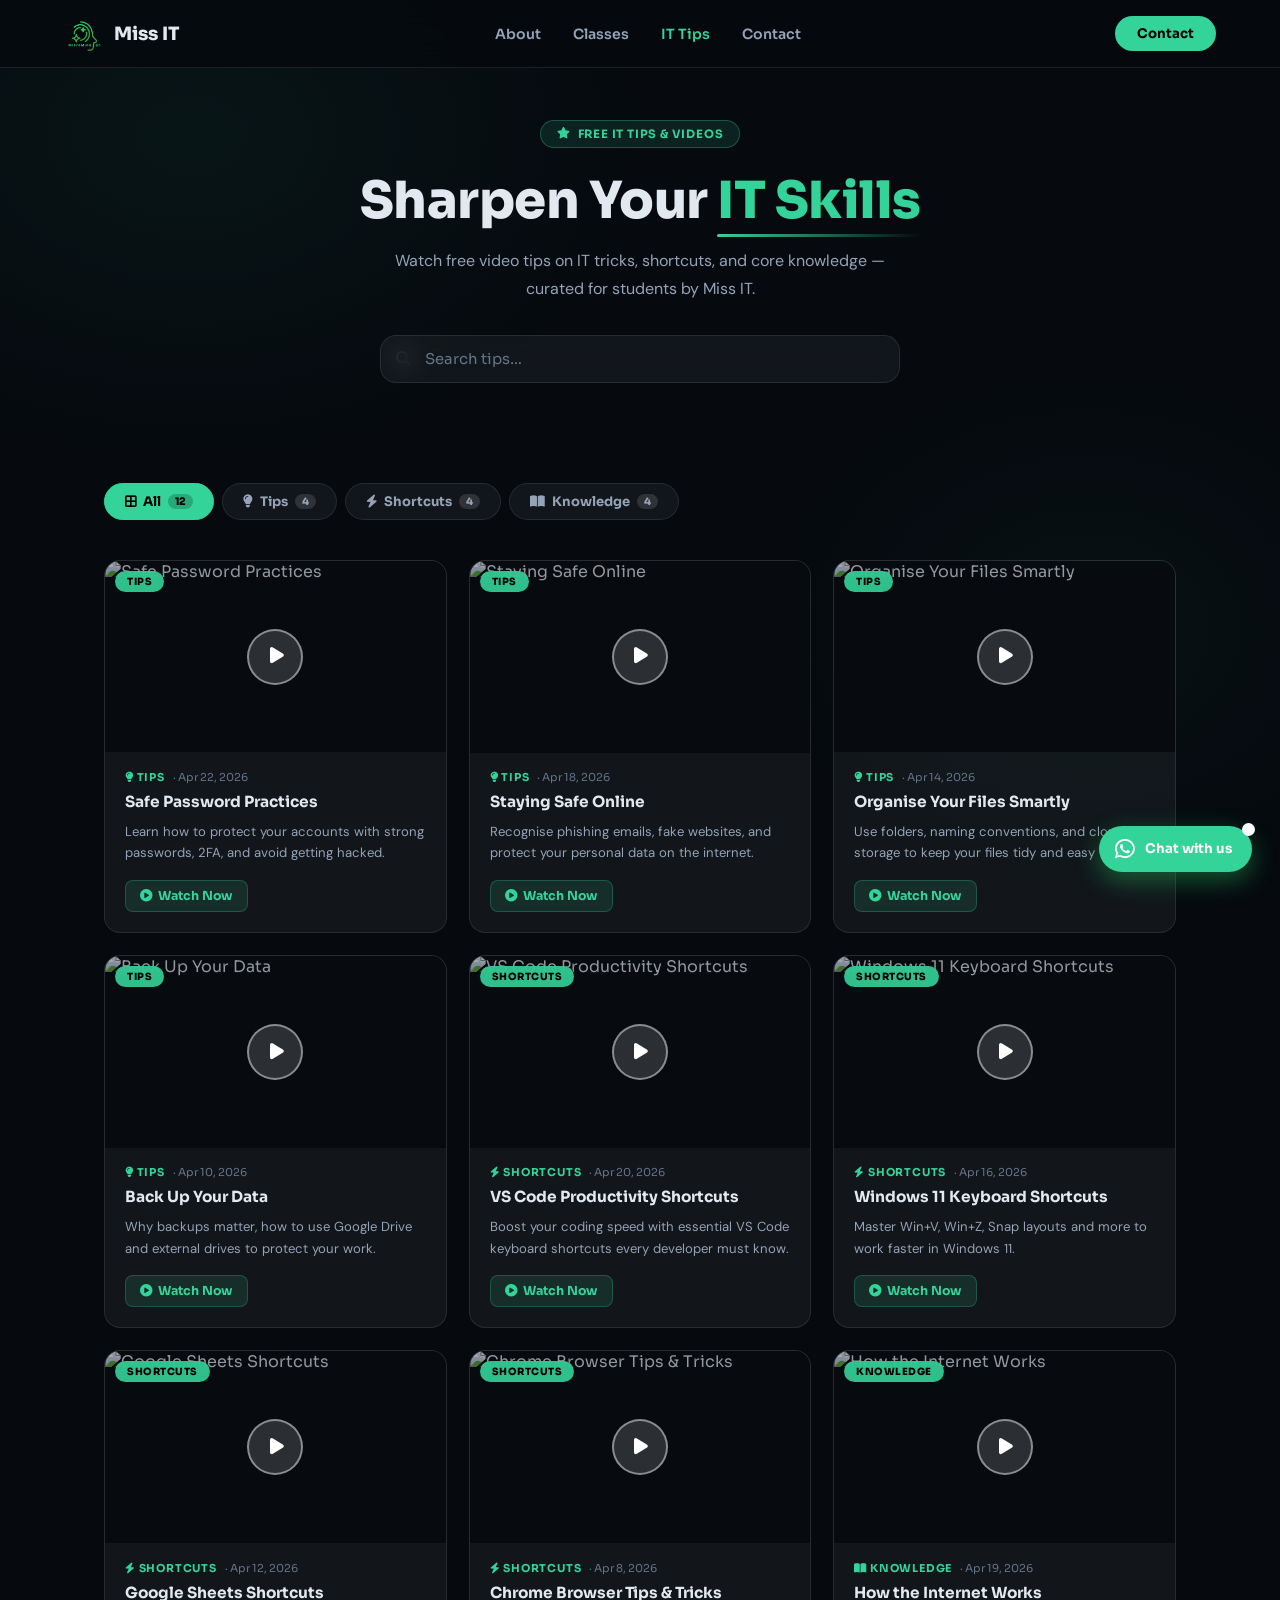
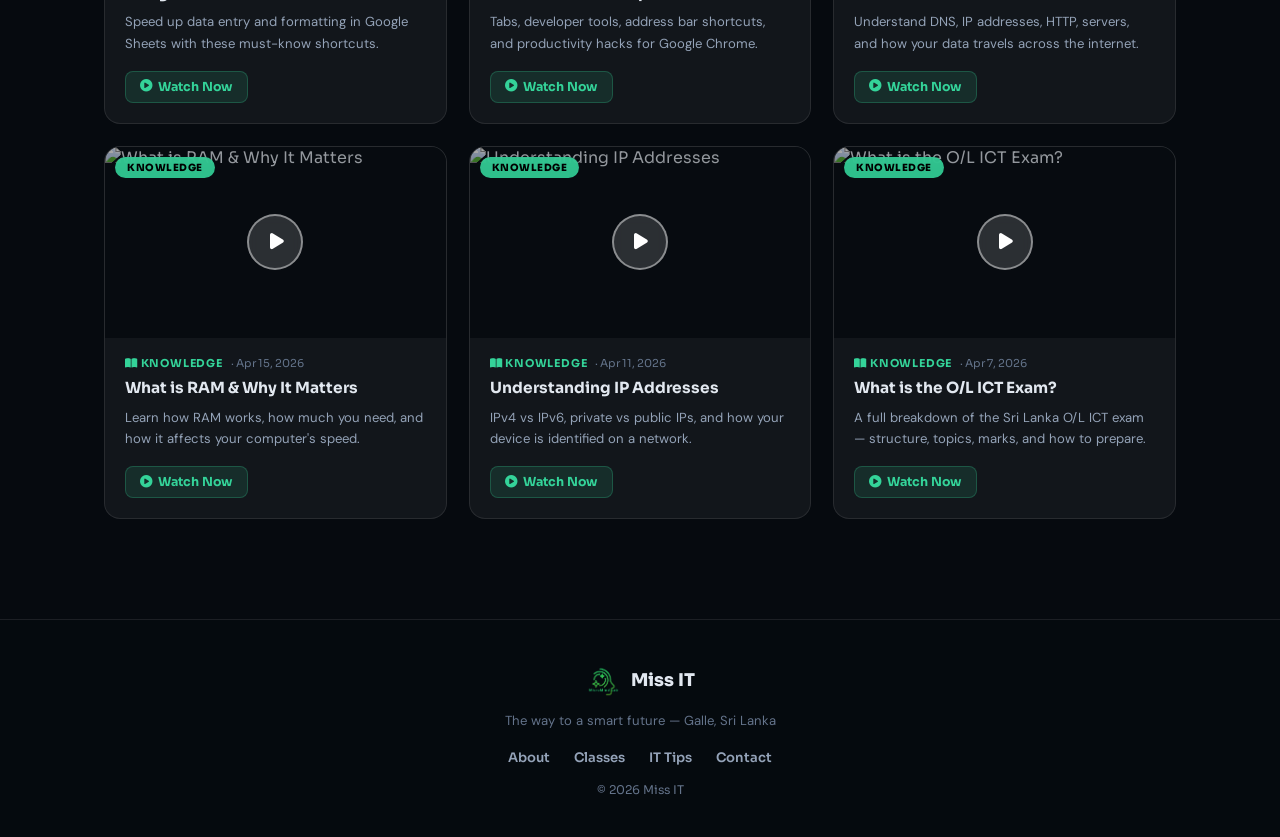
==== tips.html @ c88c8abd "make structure" ====
<!DOCTYPE html>
<html lang="en">
<head>
  <meta charset="UTF-8">
  <meta name="viewport" content="width=device-width, initial-scale=1.0">
  <title>IT Tips — Miss IT</title>
  <link rel="icon" type="image/png" href="assets/img/favicon.png">
  <link href="https://fonts.googleapis.com/css2?family=Sora:wght@400;600;700;800&family=DM+Sans:ital,wght@0,400;0,500;1,400&display=swap" rel="stylesheet">
  <link rel="stylesheet" href="https://cdnjs.cloudflare.com/ajax/libs/font-awesome/6.5.0/css/all.min.css">
  <style>
/* ═══ RESET & ROOT ═══ */
*,*::before,*::after{box-sizing:border-box;margin:0;padding:0}
:root{
  --bg:#060a0f;
  --glass:rgba(255,255,255,.05);
  --border:rgba(255,255,255,.09);
  --green:#34D399;
  --green-dim:rgba(52,211,153,.12);
  --text:#E2E8F0;
  --muted:#64748B;
  --muted2:#94A3B8;
  --purple:#A78BFA;
  --warn:#FBBF24;
  --r:16px;
  --r-sm:10px;
  font-family:'Sora',sans-serif;
}
html{scroll-behavior:smooth}
body{min-height:100%;background:var(--bg);color:var(--text);overflow-x:hidden}
body::before{
  content:'';position:fixed;inset:0;z-index:0;pointer-events:none;
  background:
    radial-gradient(ellipse 700px 500px at 15% 15%,rgba(52,211,153,.06) 0%,transparent 65%),
    radial-gradient(ellipse 500px 400px at 85% 70%,rgba(52,211,153,.04) 0%,transparent 65%);
}
::-webkit-scrollbar{width:5px}
::-webkit-scrollbar-track{background:var(--bg)}
::-webkit-scrollbar-thumb{background:rgba(52,211,153,.3);border-radius:99px}

/* ═══ NAV ═══ */
nav{
  position:fixed;top:0;left:0;right:0;z-index:200;
  display:flex;align-items:center;justify-content:space-between;
  padding:0 5%;height:68px;
  background:rgba(6,10,15,.85);border-bottom:1px solid var(--border);
  backdrop-filter:blur(20px);
}
.nav-logo{display:flex;align-items:center;gap:10px;font-size:1.15rem;font-weight:800;color:var(--text);text-decoration:none}
.nav-logo img{width:40px;border-radius:8px}
.nav-links{display:flex;list-style:none;gap:2rem}
.nav-links a{color:var(--muted2);font-size:.88rem;font-weight:600;text-decoration:none;transition:color .15s}
.nav-links a:hover,.nav-links a.active{color:var(--green)}
.nav-cta{background:var(--green);color:#000;font-size:.83rem;font-weight:700;padding:9px 22px;border-radius:99px;text-decoration:none;transition:all .2s;white-space:nowrap}
.nav-cta:hover{background:#5ee8b0;box-shadow:0 0 20px rgba(52,211,153,.4)}
.nav-hamburger{display:none;flex-direction:column;gap:5px;background:none;border:none;cursor:pointer;padding:4px}
.nav-hamburger span{display:block;width:22px;height:2px;background:var(--text);border-radius:2px;transition:all .3s}

/* Mobile Menu */
.mobile-menu{
  display:none;position:fixed;top:68px;left:0;right:0;z-index:190;
  background:rgba(6,10,15,.97);border-bottom:1px solid var(--border);
  padding:1.5rem 5%;backdrop-filter:blur(20px);
  transform:translateY(-10px);opacity:0;transition:all .25s;pointer-events:none;
}
.mobile-menu.open{display:block;transform:translateY(0);opacity:1;pointer-events:all}
.mobile-menu ul{list-style:none;display:flex;flex-direction:column;gap:.75rem;margin-bottom:1.25rem}
.mobile-menu ul a{color:var(--muted2);font-size:.95rem;font-weight:600;text-decoration:none;display:block;padding:.5rem 0;border-bottom:1px solid var(--border)}
.mobile-menu ul a:hover{color:var(--green)}
.mobile-menu-cta{display:inline-block;background:var(--green);color:#000;font-size:.88rem;font-weight:700;padding:11px 28px;border-radius:99px;text-decoration:none}

/* ═══ HERO ═══ */
.tips-hero{
  position:relative;z-index:1;
  padding:120px 5% 60px;
  text-align:center;max-width:760px;margin:0 auto;
}
.tips-hero-badge{
  display:inline-flex;align-items:center;gap:7px;
  background:var(--green-dim);border:1px solid rgba(52,211,153,.3);
  color:var(--green);border-radius:99px;padding:6px 16px;
  font-size:.72rem;font-weight:700;letter-spacing:.8px;text-transform:uppercase;margin-bottom:1.5rem;
}
.tips-hero h1{font-size:clamp(2rem,5vw,3.2rem);font-weight:800;letter-spacing:-.5px;line-height:1.15;margin-bottom:1rem}
.tips-hero h1 span{color:var(--green);position:relative}
.tips-hero h1 span::after{content:'';position:absolute;left:0;bottom:-4px;right:0;height:3px;background:linear-gradient(90deg,var(--green),transparent);border-radius:99px}
.tips-hero p{color:var(--muted2);font-size:1rem;line-height:1.75;max-width:540px;margin:0 auto 2rem;font-family:'DM Sans',sans-serif}

/* ═══ SEARCH BAR ═══ */
.search-wrap{max-width:520px;margin:0 auto;position:relative}
.search-wrap i{position:absolute;left:16px;top:50%;transform:translateY(-50%);color:var(--muted);font-size:.9rem;pointer-events:none}
.search-input{
  width:100%;background:var(--glass);border:1px solid var(--border);
  border-radius:var(--r);padding:14px 18px 14px 44px;
  color:var(--text);font-size:.93rem;font-family:'Sora',sans-serif;
  transition:border-color .2s,box-shadow .2s;backdrop-filter:blur(12px);
}
.search-input:focus{outline:none;border-color:var(--green);box-shadow:0 0 0 3px rgba(52,211,153,.1)}
.search-input::placeholder{color:var(--muted)}

/* ═══ FILTER TABS ═══ */
.filter-row{
  position:relative;z-index:1;
  max-width:1200px;margin:2.5rem auto;padding:0 5%;
  display:flex;flex-wrap:wrap;gap:8px;
}
.filter-btn{
  padding:9px 20px;border-radius:99px;font-size:.82rem;font-weight:700;
  border:1px solid var(--border);background:var(--glass);color:var(--muted2);
  cursor:pointer;transition:all .15s;backdrop-filter:blur(8px);
  display:flex;align-items:center;gap:7px;font-family:'Sora',sans-serif;
}
.filter-btn:hover{border-color:rgba(52,211,153,.3);color:var(--green)}
.filter-btn.active{background:var(--green);color:#000;border-color:var(--green)}
.filter-btn.active.tips-btn{background:var(--green);border-color:var(--green)}
.filter-btn.shortcuts-btn.active{background:var(--green);border-color:var(--green)}
.filter-btn.knowledge-btn.active{background:var(--green);border-color:var(--green);color:#000}
.count-badge{
  font-size:.65rem;font-weight:800;padding:1px 7px;
  border-radius:99px;background:rgba(255,255,255,.12);
}
.filter-btn.active .count-badge{background:rgba(0,0,0,.2);color:inherit}

/* ═══ TIPS GRID ═══ */
.tips-container{
  position:relative;z-index:1;
  max-width:1200px;margin:0 auto;padding:0 5% 100px;
  display:grid;grid-template-columns:repeat(auto-fill,minmax(320px,1fr));
  gap:22px;align-items:start;
}
.tip-card{
  background:var(--glass);border:1px solid var(--border);
  border-radius:var(--r);overflow:hidden;transition:all .2s;
  animation:fadeUp .4s cubic-bezier(.16,1,.3,1) both;
}
@keyframes fadeUp{from{opacity:0;transform:translateY(16px)}to{opacity:1;transform:translateY(0)}}
.tip-card:hover{transform:translateY(-5px);box-shadow:0 16px 40px rgba(0,0,0,.4),0 0 0 1px rgba(52,211,153,.2);border-color:rgba(52,211,153,.3)}

/* Thumbnail */
.tip-thumb{position:relative;aspect-ratio:16/9;overflow:hidden;cursor:pointer;background:#0a1118}
.tip-thumb img{width:100%;height:100%;object-fit:cover;transition:transform .35s}
.tip-card:hover .tip-thumb img{transform:scale(1.05)}
.tip-play{position:absolute;inset:0;display:flex;align-items:center;justify-content:center;background:rgba(0,0,0,.35);transition:background .2s}
.tip-thumb:hover .tip-play{background:rgba(0,0,0,.55)}
.play-btn{
  width:56px;height:56px;border-radius:50%;
  background:rgba(255,255,255,.15);backdrop-filter:blur(6px);
  border:2px solid rgba(255,255,255,.45);
  display:flex;align-items:center;justify-content:center;transition:all .2s;
}
.tip-thumb:hover .play-btn{transform:scale(1.12);background:rgba(52,211,153,.3);border-color:var(--green)}
.play-btn i{color:#fff;font-size:1.15rem;margin-left:3px}
.tip-cat-badge{
  position:absolute;top:10px;left:10px;
  font-size:.62rem;font-weight:800;letter-spacing:.5px;text-transform:uppercase;
  padding:4px 12px;border-radius:99px;backdrop-filter:blur(6px);
}
.cat-tips{background:rgba(52,211,153,.9);color:#000}
.cat-shortcuts{background:rgba(52,211,153,.9);color:#000}
.cat-knowledge{background:rgba(52,211,153,.9);color:#000}

/* Card body */
.tip-body{padding:1.1rem 1.25rem 1.25rem}
.tip-meta{display:flex;align-items:center;gap:.5rem;margin-bottom:.5rem}
.tip-cat-label{font-size:.68rem;font-weight:700;letter-spacing:.8px;text-transform:uppercase}
.cat-label-tips{color:var(--green)}
.cat-label-shortcuts{color:var(--green)}
.cat-label-knowledge{color:var(--green)}
.tip-date{font-size:.68rem;color:var(--muted)}
.tip-body h3{font-size:.96rem;font-weight:700;line-height:1.35;margin-bottom:.5rem}
.tip-body p{font-size:.82rem;color:var(--muted2);line-height:1.65;font-family:'DM Sans',sans-serif}
.tip-watch-btn{
  display:inline-flex;align-items:center;gap:6px;
  margin-top:1rem;background:var(--green-dim);border:1px solid rgba(52,211,153,.25);
  color:var(--green);border-radius:8px;padding:7px 14px;
  font-size:.78rem;font-weight:700;cursor:pointer;
  transition:all .15s;font-family:'Sora',sans-serif;
}
.tip-watch-btn:hover{background:rgba(52,211,153,.2)}

/* No results */
.no-results{
  grid-column:1/-1;text-align:center;padding:60px 20px;color:var(--muted);
}
.no-results i{font-size:3rem;display:block;margin-bottom:1rem;opacity:.4}
.no-results p{font-size:.95rem;line-height:1.6}

/* ═══ VIDEO MODAL ═══ */
.video-modal{
  display:none;position:fixed;inset:0;z-index:500;
  background:rgba(0,0,0,.88);backdrop-filter:blur(10px);
  align-items:center;justify-content:center;padding:20px;
}
.video-modal.open{display:flex}
.modal-inner{
  position:relative;width:100%;max-width:900px;
  background:#080d14;border:1px solid var(--border);
  border-radius:20px;overflow:hidden;
  animation:modalIn .3s cubic-bezier(.16,1,.3,1);
}
@keyframes modalIn{from{opacity:0;transform:scale(.95)}to{opacity:1;transform:scale(1)}}
.modal-close{
  position:absolute;top:12px;right:12px;z-index:10;
  width:38px;height:38px;border-radius:50%;
  background:rgba(0,0,0,.7);border:1px solid var(--border);
  color:var(--text);font-size:1rem;cursor:pointer;
  display:flex;align-items:center;justify-content:center;transition:all .2s;
}
.modal-close:hover{background:rgba(248,113,113,.2);border-color:rgba(248,113,113,.4);color:#f87171}
.modal-video{aspect-ratio:16/9;width:100%}
.modal-video iframe{width:100%;height:100%;border:none;display:block}
.modal-info{padding:1.25rem 1.5rem}
.modal-info h3{font-size:1.05rem;font-weight:700;margin-bottom:.35rem}
.modal-info p{font-size:.85rem;color:var(--muted2);line-height:1.6;font-family:'DM Sans',sans-serif}

/* ═══ WHATSAPP FLOAT ═══ */
.wa-float{
  position:fixed;bottom:28px;right:28px;z-index:400;
  display:flex;align-items:center;gap:10px;
  background:#34D399;border-radius:99px;
  padding:12px 20px 12px 16px;
  box-shadow:0 8px 24px rgba(37,211,102,.4),0 2px 8px rgba(0,0,0,.3);
  text-decoration:none;transition:all .2s;
}
.wa-float:hover{transform:scale(1.04);box-shadow:0 12px 32px rgba(37,211,102,.5)}
.wa-float i{color:#fff;font-size:1.4rem}
.wa-float-label{color:#fff;font-size:.83rem;font-weight:700;white-space:nowrap}
.wa-float-ping{position:absolute;top:-3px;right:-3px;width:13px;height:13px;border-radius:50%;background:#fff;animation:ping 1.5s infinite}
@keyframes ping{0%,100%{transform:scale(1);opacity:.8}50%{transform:scale(1.5);opacity:0}}

/* ═══ FOOTER ═══ */
footer{
  position:relative;z-index:1;border-top:1px solid var(--border);
  text-align:center;padding:2.5rem 5%;background:rgba(6,10,15,.9);
}
.footer-brand{display:flex;align-items:center;justify-content:center;gap:10px;font-size:1.1rem;font-weight:800;margin-bottom:.75rem}
.footer-brand img{width:36px;border-radius:6px}
.footer-tagline{color:var(--muted);font-size:.82rem;margin-bottom:1.25rem;font-family:'DM Sans',sans-serif}
.footer-links{display:flex;gap:1.5rem;justify-content:center;flex-wrap:wrap;margin-bottom:1rem}
.footer-links a{color:var(--muted2);font-size:.82rem;font-weight:600;text-decoration:none;transition:color .15s}
.footer-links a:hover{color:var(--green)}
.footer-copy{color:var(--muted);font-size:.75rem}

/* ═══ RESPONSIVE ═══ */
@media(max-width:768px){
  .nav-links,.nav-cta{display:none}
  .nav-hamburger{display:flex}
  .tips-hero{padding:100px 5% 50px}
  .tips-container{grid-template-columns:1fr 1fr;padding:0 5% 80px;gap:16px}
  .filter-row{margin:1.5rem auto}
}
@media(max-width:540px){
  .tips-container{grid-template-columns:1fr}
  .tips-hero h1{font-size:1.9rem}
  .wa-float-label{display:none}
  .wa-float{padding:14px}
}
  </style>
</head>
<body>

<!-- NAV -->
<nav>
  <a href="index.html" class="nav-logo">
    <img src="assets/img/logo.png" alt="Miss IT Logo">
    Miss IT
  </a>
  <ul class="nav-links">
    <li><a href="index.html#about">About</a></li>
    <li><a href="index.html#curriculum">Classes</a></li>
    <li><a href="tips.html" class="active">IT Tips</a></li>
    <li><a href="index.html#contact">Contact</a></li>
  </ul>
  <a href="index.html#contact" class="nav-cta">Contact</a>
  <button class="nav-hamburger" onclick="toggleMenu()" aria-label="Menu">
    <span></span><span></span><span></span>
  </button>
</nav>

<!-- Mobile Menu -->
<div class="mobile-menu" id="mobileMenu">
  <ul>
    <li><a href="index.html#about" onclick="closeMenu()">About</a></li>
    <li><a href="index.html#curriculum" onclick="closeMenu()">Classes</a></li>
    <li><a href="tips.html" onclick="closeMenu()">IT Tips</a></li>
    <li><a href="index.html#contact" onclick="closeMenu()">Contact</a></li>
  </ul>
  <a href="index.html#contact" class="mobile-menu-cta">Contact</a>
</div>

<!-- ═══ HERO ═══ -->
<section class="tips-hero">
  <div class="tips-hero-badge">
    <i class="fa-solid fa-star"></i>
    Free IT Tips &amp; Videos
  </div>
  <h1>Sharpen Your <span>IT Skills</span></h1>
  <p>Watch free video tips on IT tricks, shortcuts, and core knowledge — curated for students by Miss IT.</p>
  <div class="search-wrap">
    <i class="fa-solid fa-magnifying-glass"></i>
    <input class="search-input" type="text" id="searchInput" placeholder="Search tips…" oninput="renderTips()">
  </div>
</section>

<!-- ═══ FILTER TABS ═══ -->
<div class="filter-row" id="filterRow">
  <button class="filter-btn active" data-cat="all" onclick="setFilter('all',this)">
    <i class="fa-solid fa-border-all"></i>All
    <span class="count-badge" id="count-all"></span>
  </button>
  <button class="filter-btn tips-btn" data-cat="Tips" onclick="setFilter('Tips',this)">
    <i class="fa-solid fa-lightbulb"></i>Tips
    <span class="count-badge" id="count-Tips"></span>
  </button>
  <button class="filter-btn shortcuts-btn" data-cat="Shortcuts" onclick="setFilter('Shortcuts',this)">
    <i class="fa-solid fa-bolt"></i>Shortcuts
    <span class="count-badge" id="count-Shortcuts"></span>
  </button>
  <button class="filter-btn knowledge-btn" data-cat="Knowledge" onclick="setFilter('Knowledge',this)">
    <i class="fa-solid fa-book-open"></i>Knowledge
    <span class="count-badge" id="count-Knowledge"></span>
  </button>
</div>

<!-- ═══ TIPS GRID ═══ -->
<div class="tips-container" id="tipsGrid"></div>

<!-- ═══ WHATSAPP FLOAT ═══ -->
<a href="https://wa.me/94769011856" target="_blank" class="wa-float" aria-label="Chat on WhatsApp">
  <i class="fa-brands fa-whatsapp"></i>
  <span class="wa-float-label">Chat with us</span>
  <span class="wa-float-ping"></span>
</a>

<!-- ═══ FOOTER ═══ -->
<footer>
  <div class="footer-brand"><img src="assets/img/logo.png" alt="Miss IT Logo">Miss IT</div>
  <p class="footer-tagline">The way to a smart future — Galle, Sri Lanka</p>
  <div class="footer-links">
    <a href="index.html#about">About</a><a href="index.html#curriculum">Classes</a>
    <a href="tips.html">IT Tips</a><a href="index.html#contact">Contact</a>
  </div>
  <p class="footer-copy">© 2026 Miss IT</p>
</footer>

<!-- ═══ VIDEO MODAL ═══ -->
<div class="video-modal" id="videoModal">
  <div class="modal-inner">
    <button class="modal-close" onclick="closeModal()"><i class="fa-solid fa-xmark"></i></button>
    <div class="modal-video">
      <iframe id="modalIframe" allow="autoplay; encrypted-media" allowfullscreen></iframe>
    </div>
    <div class="modal-info">
      <h3 id="modalTitle"></h3>
      <p id="modalDesc"></p>
    </div>
  </div>
</div>

<script src="assets/constant/tips.js"></script>

<script>
// Thumb helper — uses YouTube auto-thumbnail
function thumb(id){ return `https://img.youtube.com/vi/${id}/hqdefault.jpg`; }

// Cat helpers
const CAT_META = {
  Tips:      { cls:'cat-tips',      labelCls:'cat-label-tips',      icon:'fa-lightbulb' },
  Shortcuts: { cls:'cat-shortcuts', labelCls:'cat-label-shortcuts', icon:'fa-bolt' },
  Knowledge: { cls:'cat-knowledge', labelCls:'cat-label-knowledge', icon:'fa-book-open' },
};

// State
let activeFilter = 'all';

function setFilter(cat, btn){
  activeFilter = cat;
  document.querySelectorAll('.filter-btn').forEach(b=>b.classList.remove('active'));
  btn.classList.add('active');
  renderTips();
}

function renderTips(){
  const q = (document.getElementById('searchInput').value||'').toLowerCase();
  const grid = document.getElementById('tipsGrid');
  grid.innerHTML = '';

  const filtered = TIPS.filter(t=>{
    const matchCat = activeFilter==='all' || t.cat===activeFilter;
    const matchQ   = !q || t.title.toLowerCase().includes(q) || t.desc.toLowerCase().includes(q) || t.cat.toLowerCase().includes(q);
    return matchCat && matchQ;
  });

  // Update counts
  ['all','Tips','Shortcuts','Knowledge'].forEach(c=>{
    const el = document.getElementById('count-'+c);
    if(!el) return;
    const n = c==='all' ? TIPS.length : TIPS.filter(t=>t.cat===c).length;
    el.textContent = n;
  });

  if(!filtered.length){
    grid.innerHTML = `<div class="no-results">
      <i class="fa-solid fa-magnifying-glass"></i>
      <p>No tips found for "<strong>${q||activeFilter}</strong>".<br>Try a different search or category.</p>
    </div>`;
    return;
  }

  filtered.forEach((tip,i)=>{
    const m = CAT_META[tip.cat];
    const card = document.createElement('div');
    card.className = 'tip-card';
    card.style.animationDelay = (i * 0.05)+'s';
    card.innerHTML = `
      <div class="tip-thumb" onclick="openModal('${tip.video}','${tip.title.replace(/'/g,"\\'")}','${tip.desc.replace(/'/g,"\\'")}')">
        <img src="${thumb(tip.video)}" alt="${tip.title}" loading="lazy">
        <div class="tip-play"><div class="play-btn"><i class="fa-solid fa-play"></i></div></div>
        <span class="tip-cat-badge ${m.cls}">${tip.cat}</span>
      </div>
      <div class="tip-body">
        <div class="tip-meta">
          <span class="tip-cat-label ${m.labelCls}"><i class="fa-solid ${m.icon}"></i> ${tip.cat}</span>
          <span class="tip-date">· ${tip.date}</span>
        </div>
        <h3>${tip.title}</h3>
        <p>${tip.desc}</p>
        <button class="tip-watch-btn" onclick="openModal('${tip.video}','${tip.title.replace(/'/g,"\\'")}','${tip.desc.replace(/'/g,"\\'")}')">
          <i class="fa-solid fa-circle-play"></i> Watch Now
        </button>
      </div>
    `;
    grid.appendChild(card);
  });
}

// Modal
function openModal(id, title, desc){
  document.getElementById('modalIframe').src = `https://www.youtube.com/embed/${id}?autoplay=1&rel=0`;
  document.getElementById('modalTitle').textContent = title;
  document.getElementById('modalDesc').textContent  = desc;
  document.getElementById('videoModal').classList.add('open');
  document.body.style.overflow='hidden';
}
function closeModal(){
  document.getElementById('modalIframe').src='';
  document.getElementById('videoModal').classList.remove('open');
  document.body.style.overflow='';
}
document.getElementById('videoModal').addEventListener('click',function(e){
  if(e.target===this) closeModal();
});
document.addEventListener('keydown',e=>{if(e.key==='Escape') closeModal()});

// Mobile menu
function toggleMenu(){document.getElementById('mobileMenu').classList.toggle('open')}
function closeMenu(){document.getElementById('mobileMenu').classList.remove('open')}
document.addEventListener('click',function(e){
  const menu=document.getElementById('mobileMenu');
  const ham=document.querySelector('.nav-hamburger');
  if(menu.classList.contains('open')&&!menu.contains(e.target)&&!ham.contains(e.target)) menu.classList.remove('open');
});

// Init
renderTips();
</script>
</body>
</html>
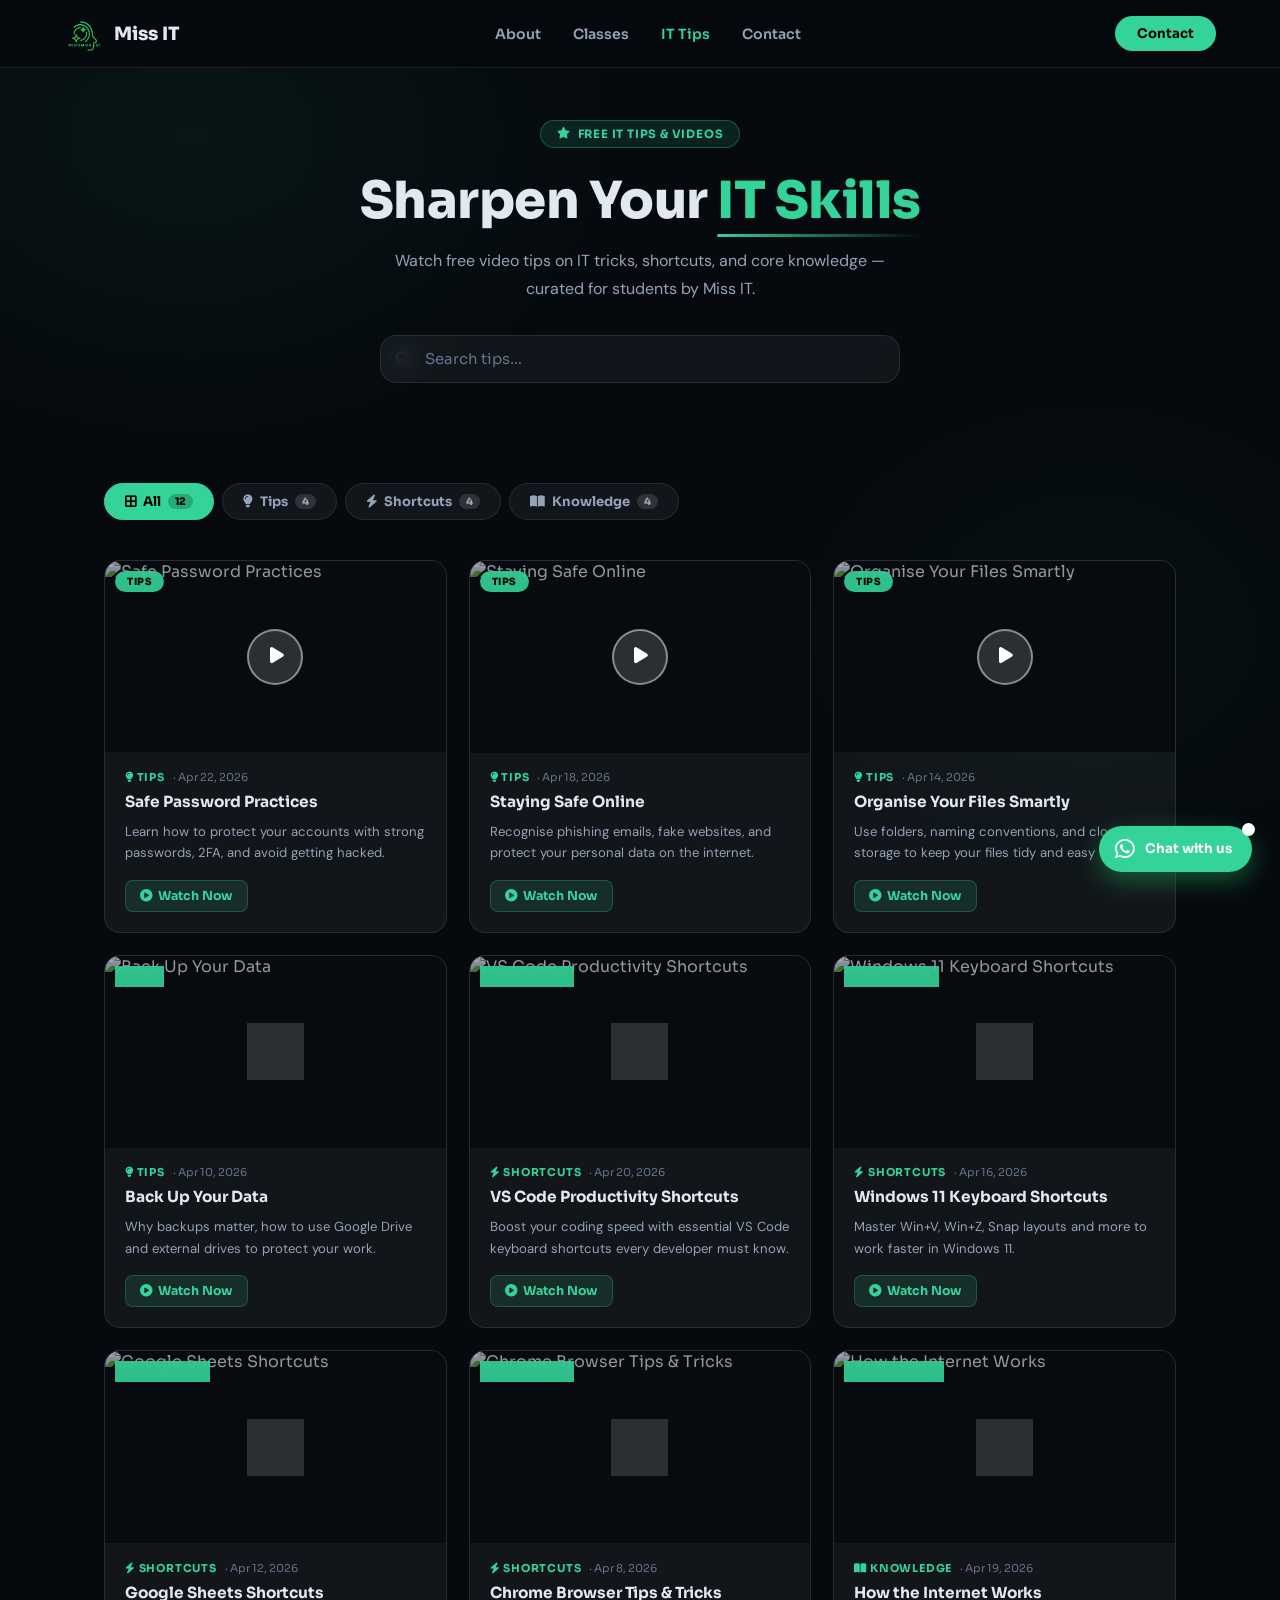
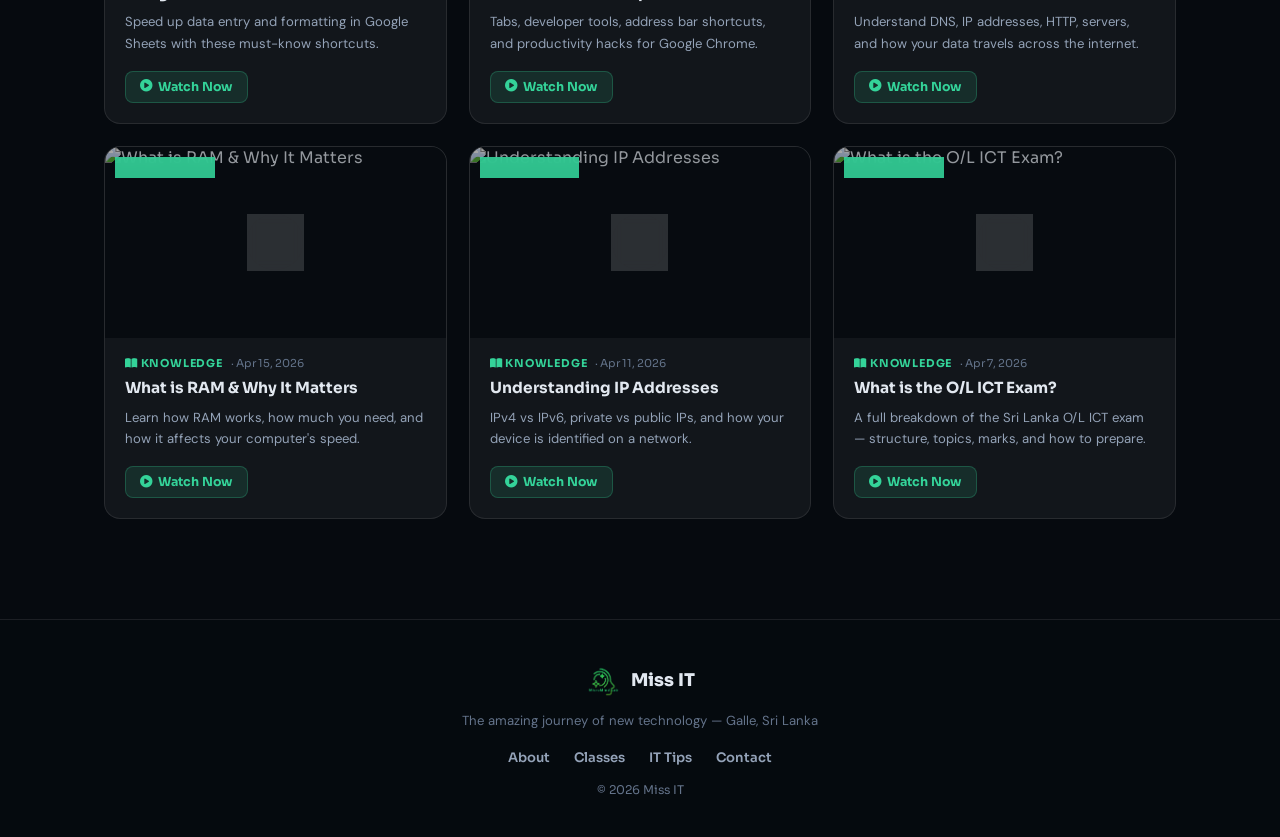
==== commit 0125bc88: "update tagline" ====
--- a/tips.html
+++ b/tips.html
@@ -334,7 +334,7 @@
 <!-- ═══ FOOTER ═══ -->
 <footer>
   <div class="footer-brand"><img src="assets/img/logo.png" alt="Miss IT Logo">Miss IT</div>
-  <p class="footer-tagline">The way to a smart future — Galle, Sri Lanka</p>
+  <p class="footer-tagline">The amazing journey of new technology — Galle, Sri Lanka</p>
   <div class="footer-links">
     <a href="index.html#about">About</a><a href="index.html#curriculum">Classes</a>
     <a href="tips.html">IT Tips</a><a href="index.html#contact">Contact</a>
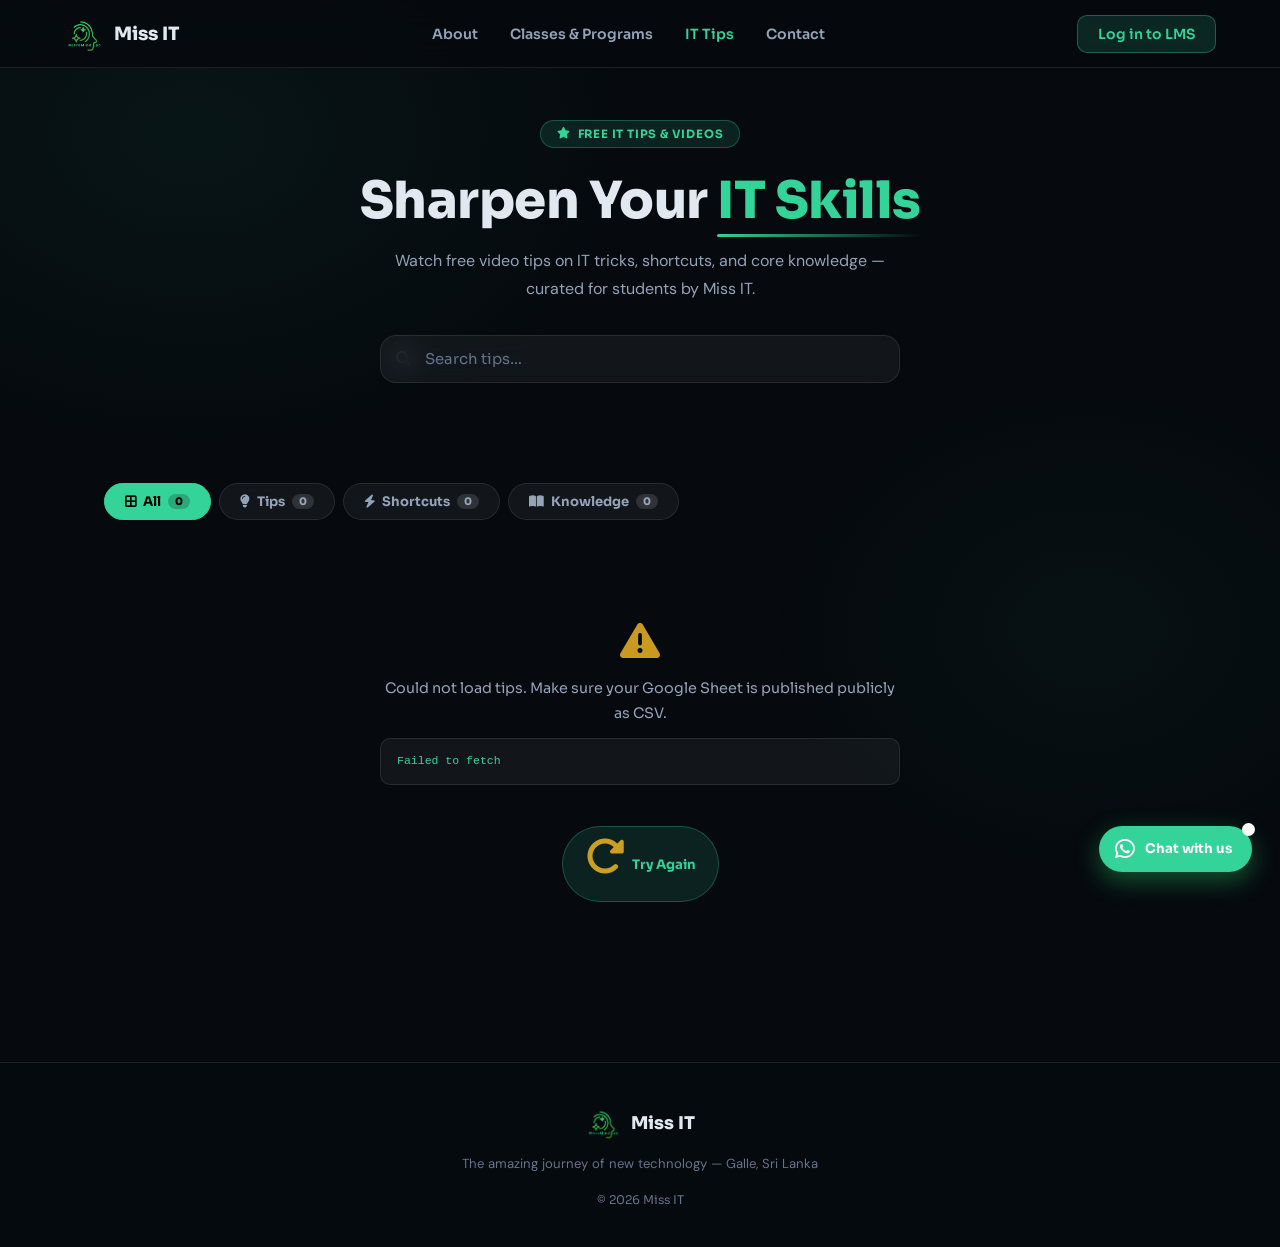
==== commit 5deb1c24: "change styles" ====
--- a/tips.html
+++ b/tips.html
@@ -50,8 +50,22 @@
 .nav-links{display:flex;list-style:none;gap:2rem}
 .nav-links a{color:var(--muted2);font-size:.88rem;font-weight:600;text-decoration:none;transition:color .15s}
 .nav-links a:hover,.nav-links a.active{color:var(--green)}
-.nav-cta{background:var(--green);color:#000;font-size:.83rem;font-weight:700;padding:9px 22px;border-radius:99px;text-decoration:none;transition:all .2s;white-space:nowrap}
-.nav-cta:hover{background:#5ee8b0;box-shadow:0 0 20px rgba(52,211,153,.4)}
+.nav-cta{  color: rgb(52, 211, 153);
+  font-size: 14px;
+  font-weight: 600;
+  font-family: Sora, sans-serif;
+  backdrop-filter: blur(8px);
+  background: rgba(52, 211, 153, 0.15);
+  border-width: 1px;
+  border-style: solid;
+  border-color: rgba(52, 211, 153, 0.35);
+  border-image: initial;
+  padding: 9px 20px;
+  border-radius: 10px;
+  text-decoration: none;
+  transition: 0.2s;
+  white-space: nowrap;}
+.nav-cta:hover{background: rgba(52, 211, 153,0.25); border-color: rgba(52, 211, 153,0.6);}
 .nav-hamburger{display:none;flex-direction:column;gap:5px;background:none;border:none;cursor:pointer;padding:4px}
 .nav-hamburger span{display:block;width:22px;height:2px;background:var(--text);border-radius:2px;transition:all .3s}
 
@@ -111,14 +125,11 @@
 }
 .filter-btn:hover{border-color:rgba(52,211,153,.3);color:var(--green)}
 .filter-btn.active{background:var(--green);color:#000;border-color:var(--green)}
-.filter-btn.active.tips-btn{background:var(--green);border-color:var(--green)}
-.filter-btn.shortcuts-btn.active{background:var(--green);border-color:var(--green)}
-.filter-btn.knowledge-btn.active{background:var(--green);border-color:var(--green);color:#000}
+.filter-btn.active .count-badge{background:rgba(0,0,0,.2);color:inherit}
 .count-badge{
   font-size:.65rem;font-weight:800;padding:1px 7px;
   border-radius:99px;background:rgba(255,255,255,.12);
 }
-.filter-btn.active .count-badge{background:rgba(0,0,0,.2);color:inherit}
 
 /* ═══ TIPS GRID ═══ */
 .tips-container{
@@ -137,10 +148,14 @@
 
 /* Thumbnail */
 .tip-thumb{position:relative;aspect-ratio:16/9;overflow:hidden;cursor:pointer;background:#0a1118}
-.tip-thumb img{width:100%;height:100%;object-fit:cover;transition:transform .35s}
-.tip-card:hover .tip-thumb img{transform:scale(1.05)}
-.tip-play{position:absolute;inset:0;display:flex;align-items:center;justify-content:center;background:rgba(0,0,0,.35);transition:background .2s}
-.tip-thumb:hover .tip-play{background:rgba(0,0,0,.55)}
+.tip-thumb-fallback{
+  width:100%;height:100%;
+  background:linear-gradient(135deg,#0d1f14 0%,#091409 100%);
+  display:flex;align-items:center;justify-content:center;
+}
+.tip-thumb-fallback i{font-size:3rem;color:rgba(52,211,153,.2)}
+.tip-play{position:absolute;inset:0;display:flex;align-items:center;justify-content:center;background:rgba(0,0,0,.38);transition:background .2s}
+.tip-thumb:hover .tip-play{background:rgba(0,0,0,.58)}
 .play-btn{
   width:56px;height:56px;border-radius:50%;
   background:rgba(255,255,255,.15);backdrop-filter:blur(6px);
@@ -153,18 +168,13 @@
   position:absolute;top:10px;left:10px;
   font-size:.62rem;font-weight:800;letter-spacing:.5px;text-transform:uppercase;
   padding:4px 12px;border-radius:99px;backdrop-filter:blur(6px);
-}
-.cat-tips{background:rgba(52,211,153,.9);color:#000}
-.cat-shortcuts{background:rgba(52,211,153,.9);color:#000}
-.cat-knowledge{background:rgba(52,211,153,.9);color:#000}
+  background:rgba(52,211,153,.9);color:#000;
+}
 
 /* Card body */
 .tip-body{padding:1.1rem 1.25rem 1.25rem}
 .tip-meta{display:flex;align-items:center;gap:.5rem;margin-bottom:.5rem}
-.tip-cat-label{font-size:.68rem;font-weight:700;letter-spacing:.8px;text-transform:uppercase}
-.cat-label-tips{color:var(--green)}
-.cat-label-shortcuts{color:var(--green)}
-.cat-label-knowledge{color:var(--green)}
+.tip-cat-label{font-size:.68rem;font-weight:700;letter-spacing:.8px;text-transform:uppercase;color:var(--green)}
 .tip-date{font-size:.68rem;color:var(--muted)}
 .tip-body h3{font-size:.96rem;font-weight:700;line-height:1.35;margin-bottom:.5rem}
 .tip-body p{font-size:.82rem;color:var(--muted2);line-height:1.65;font-family:'DM Sans',sans-serif}
@@ -178,21 +188,47 @@
 .tip-watch-btn:hover{background:rgba(52,211,153,.2)}
 
 /* No results */
-.no-results{
-  grid-column:1/-1;text-align:center;padding:60px 20px;color:var(--muted);
-}
+.no-results{grid-column:1/-1;text-align:center;padding:60px 20px;color:var(--muted)}
 .no-results i{font-size:3rem;display:block;margin-bottom:1rem;opacity:.4}
 .no-results p{font-size:.95rem;line-height:1.6}
+
+/* Loading */
+.loading-state{grid-column:1/-1;text-align:center;padding:80px 20px}
+.loading-spinner{
+  width:42px;height:42px;border-radius:50%;
+  border:3px solid var(--border);border-top-color:var(--green);
+  animation:spin .75s linear infinite;margin:0 auto 1.25rem;
+}
+@keyframes spin{to{transform:rotate(360deg)}}
+.loading-state p{font-size:.9rem;color:var(--muted)}
+
+/* Error */
+.error-state{grid-column:1/-1;text-align:center;padding:60px 20px}
+.error-state i{font-size:2.5rem;display:block;margin-bottom:1rem;color:var(--warn);opacity:.8}
+.error-state p{font-size:.9rem;color:var(--muted2);line-height:1.75;max-width:520px;margin:0 auto}
+.error-state code{
+  display:block;margin:.75rem auto 0;padding:.75rem 1rem;max-width:520px;
+  background:var(--glass);border:1px solid var(--border);border-radius:var(--r-sm);
+  font-size:.72rem;color:var(--green);word-break:break-all;text-align:left;line-height:1.8;
+}
+.retry-btn{
+  display:inline-flex;align-items:center;gap:7px;
+  margin-top:1.25rem;background:var(--green-dim);border:1px solid rgba(52,211,153,.3);
+  color:var(--green);border-radius:99px;padding:9px 22px;
+  font-size:.82rem;font-weight:700;cursor:pointer;font-family:'Sora',sans-serif;
+  transition:all .15s;
+}
+.retry-btn:hover{background:rgba(52,211,153,.2)}
 
 /* ═══ VIDEO MODAL ═══ */
 .video-modal{
   display:none;position:fixed;inset:0;z-index:500;
-  background:rgba(0,0,0,.88);backdrop-filter:blur(10px);
+  background:rgba(0,0,0,.9);backdrop-filter:blur(12px);
   align-items:center;justify-content:center;padding:20px;
 }
 .video-modal.open{display:flex}
 .modal-inner{
-  position:relative;width:100%;max-width:900px;
+  position:relative;width:100%;max-width:500px;
   background:#080d14;border:1px solid var(--border);
   border-radius:20px;overflow:hidden;
   animation:modalIn .3s cubic-bezier(.16,1,.3,1);
@@ -201,13 +237,16 @@
 .modal-close{
   position:absolute;top:12px;right:12px;z-index:10;
   width:38px;height:38px;border-radius:50%;
-  background:rgba(0,0,0,.7);border:1px solid var(--border);
+  background:rgba(0,0,0,.75);border:1px solid var(--border);
   color:var(--text);font-size:1rem;cursor:pointer;
   display:flex;align-items:center;justify-content:center;transition:all .2s;
 }
 .modal-close:hover{background:rgba(248,113,113,.2);border-color:rgba(248,113,113,.4);color:#f87171}
-.modal-video{aspect-ratio:16/9;width:100%}
-.modal-video iframe{width:100%;height:100%;border:none;display:block}
+.modal-fb-wrap{
+  width:100%;min-height:300px;background:#0a1118;
+  display:flex;align-items:center;justify-content:center;overflow:hidden;
+}
+.modal-fb-wrap iframe{display:block;border:none;max-width:100%}
 .modal-info{padding:1.25rem 1.5rem}
 .modal-info h3{font-size:1.05rem;font-weight:700;margin-bottom:.35rem}
 .modal-info p{font-size:.85rem;color:var(--muted2);line-height:1.6;font-family:'DM Sans',sans-serif}
@@ -247,6 +286,7 @@
   .tips-hero{padding:100px 5% 50px}
   .tips-container{grid-template-columns:1fr 1fr;padding:0 5% 80px;gap:16px}
   .filter-row{margin:1.5rem auto}
+  .modal-inner{max-width:98vw}
 }
 @media(max-width:540px){
   .tips-container{grid-template-columns:1fr}
@@ -266,11 +306,11 @@
   </a>
   <ul class="nav-links">
     <li><a href="index.html#about">About</a></li>
-    <li><a href="index.html#curriculum">Classes</a></li>
+    <li><a href="index.html#curriculum">Classes & Programs</a></li>
     <li><a href="tips.html" class="active">IT Tips</a></li>
     <li><a href="index.html#contact">Contact</a></li>
   </ul>
-  <a href="index.html#contact" class="nav-cta">Contact</a>
+  <a href="#" class="nav-cta">Log in to LMS</a>
   <button class="nav-hamburger" onclick="toggleMenu()" aria-label="Menu">
     <span></span><span></span><span></span>
   </button>
@@ -280,11 +320,11 @@
 <div class="mobile-menu" id="mobileMenu">
   <ul>
     <li><a href="index.html#about" onclick="closeMenu()">About</a></li>
-    <li><a href="index.html#curriculum" onclick="closeMenu()">Classes</a></li>
+    <li><a href="index.html#curriculum" onclick="closeMenu()">Classes & Programs</a></li>
     <li><a href="tips.html" onclick="closeMenu()">IT Tips</a></li>
     <li><a href="index.html#contact" onclick="closeMenu()">Contact</a></li>
   </ul>
-  <a href="index.html#contact" class="mobile-menu-cta">Contact</a>
+  <a href="#" class="mobile-menu-cta">Log in to LMS<</a>
 </div>
 
 <!-- ═══ HERO ═══ -->
@@ -302,27 +342,32 @@
 </section>
 
 <!-- ═══ FILTER TABS ═══ -->
-<div class="filter-row" id="filterRow">
-  <button class="filter-btn active" data-cat="all" onclick="setFilter('all',this)">
+<div class="filter-row">
+  <button class="filter-btn active" onclick="setFilter('all',this)">
     <i class="fa-solid fa-border-all"></i>All
-    <span class="count-badge" id="count-all"></span>
+    <span class="count-badge" id="count-all">0</span>
   </button>
-  <button class="filter-btn tips-btn" data-cat="Tips" onclick="setFilter('Tips',this)">
+  <button class="filter-btn" onclick="setFilter('Tips',this)">
     <i class="fa-solid fa-lightbulb"></i>Tips
-    <span class="count-badge" id="count-Tips"></span>
+    <span class="count-badge" id="count-Tips">0</span>
   </button>
-  <button class="filter-btn shortcuts-btn" data-cat="Shortcuts" onclick="setFilter('Shortcuts',this)">
+  <button class="filter-btn" onclick="setFilter('Shortcuts',this)">
     <i class="fa-solid fa-bolt"></i>Shortcuts
-    <span class="count-badge" id="count-Shortcuts"></span>
+    <span class="count-badge" id="count-Shortcuts">0</span>
   </button>
-  <button class="filter-btn knowledge-btn" data-cat="Knowledge" onclick="setFilter('Knowledge',this)">
+  <button class="filter-btn" onclick="setFilter('Knowledge',this)">
     <i class="fa-solid fa-book-open"></i>Knowledge
-    <span class="count-badge" id="count-Knowledge"></span>
+    <span class="count-badge" id="count-Knowledge">0</span>
   </button>
 </div>
 
 <!-- ═══ TIPS GRID ═══ -->
-<div class="tips-container" id="tipsGrid"></div>
+<div class="tips-container" id="tipsGrid">
+  <div class="loading-state">
+    <div class="loading-spinner"></div>
+    <p>Loading tips…</p>
+  </div>
+</div>
 
 <!-- ═══ WHATSAPP FLOAT ═══ -->
 <a href="https://wa.me/94769011856" target="_blank" class="wa-float" aria-label="Chat on WhatsApp">
@@ -335,10 +380,12 @@
 <footer>
   <div class="footer-brand"><img src="assets/img/logo.png" alt="Miss IT Logo">Miss IT</div>
   <p class="footer-tagline">The amazing journey of new technology — Galle, Sri Lanka</p>
-  <div class="footer-links">
-    <a href="index.html#about">About</a><a href="index.html#curriculum">Classes</a>
-    <a href="tips.html">IT Tips</a><a href="index.html#contact">Contact</a>
-  </div>
+  <!-- <div class="footer-links">
+    <a href="index.html#about">About</a>
+    <a href="index.html#curriculum">Classes</a>
+    <a href="tips.html">IT Tips</a>
+    <a href="index.html#contact">Contact</a>
+  </div> -->
   <p class="footer-copy">© 2026 Miss IT</p>
 </footer>
 
@@ -346,9 +393,7 @@
 <div class="video-modal" id="videoModal">
   <div class="modal-inner">
     <button class="modal-close" onclick="closeModal()"><i class="fa-solid fa-xmark"></i></button>
-    <div class="modal-video">
-      <iframe id="modalIframe" allow="autoplay; encrypted-media" allowfullscreen></iframe>
-    </div>
+    <div class="modal-fb-wrap" id="modalFbWrap"></div>
     <div class="modal-info">
       <h3 id="modalTitle"></h3>
       <p id="modalDesc"></p>
@@ -356,112 +401,295 @@
   </div>
 </div>
 
-<script src="assets/constant/tips.js"></script>
-
 <script>
-// Thumb helper — uses YouTube auto-thumbnail
-function thumb(id){ return `https://img.youtube.com/vi/${id}/hqdefault.jpg`; }
-
-// Cat helpers
-const CAT_META = {
-  Tips:      { cls:'cat-tips',      labelCls:'cat-label-tips',      icon:'fa-lightbulb' },
-  Shortcuts: { cls:'cat-shortcuts', labelCls:'cat-label-shortcuts', icon:'fa-bolt' },
-  Knowledge: { cls:'cat-knowledge', labelCls:'cat-label-knowledge', icon:'fa-book-open' },
+// ══════════════════════════════════════════════════════════════
+//  CONFIGURATION
+//
+//  HOW TO GET YOUR SHEET URL:
+//  1. Open your Google Sheet
+//  2. File → Share → Publish to web
+//  3. Select your Tips sheet tab → choose "Comma-separated values (.csv)" → Publish
+//  4. Copy the URL and paste it below
+//
+//  YOUR SHEET COLUMNS (Row 1 must be these exact headers):
+//    date | title | description | type | embed
+//
+//  Column guide:
+//    date        → e.g. "Jan 2025"
+//    title       → tip title text
+//    description → short description
+//    type        → exactly one of:  Tips  /  Shortcuts  /  Knowledge
+//    embed       → the full Facebook <iframe> HTML, e.g.:
+//                  <iframe src="https://www.facebook.com/plugins/video.php?..." ...></iframe>
+// ══════════════════════════════════════════════════════════════
+
+const TIPS_SHEET_URL = "https://docs.google.com/spreadsheets/d/e/2PACX-1vRutnX8WCAHrg5EEi02HvnRzwgHtHhxcYNrgJkVZMchg4mKmougiplGABn3ziuKMI2gr2EZVtaarcnx/pub?gid=0&single=true&output=csv";
+
+// ══════════════════════════════════════════════════════════════
+
+// ── CSV Parser (same robust method as LMS data.js) ────────────
+function parseCSV(text) {
+  const rows = [];
+  let row = [], field = "", inQuotes = false, i = 0;
+
+  const pushField = () => { row.push(field.trim()); field = ""; };
+  const pushRow   = () => {
+    pushField();
+    if (row.some(c => c !== "")) rows.push(row);
+    row = [];
+  };
+
+  while (i < text.length) {
+    const ch = text[i];
+    if (inQuotes) {
+      if (ch === '"' && text[i + 1] === '"') { field += '"'; i += 2; continue; }
+      if (ch === '"') { inQuotes = false; i++; continue; }
+      field += ch;
+    } else {
+      if (ch === '"')  { inQuotes = true; i++; continue; }
+      if (ch === ',')  { pushField(); i++; continue; }
+      if (ch === '\r') { i++; continue; }
+      if (ch === '\n') { pushRow(); i++; continue; }
+      field += ch;
+    }
+    i++;
+  }
+  pushRow();
+  return rows;
+}
+
+// Convert rows array → array of objects keyed by header row
+function rowsToObjects(rows) {
+  if (rows.length < 2) return [];
+  const headers = rows[0].map(h => h.trim().toLowerCase());
+  return rows.slice(1).map(row => {
+    const obj = {};
+    headers.forEach((h, i) => { obj[h] = (row[i] || "").trim(); });
+    return obj;
+  });
+}
+
+// ── State ─────────────────────────────────────────────────────
+let TIPS = [];
+let activeFilter = 'all';
+
+const CAT_ICON = {
+  Tips:      'fa-lightbulb',
+  Shortcuts: 'fa-bolt',
+  Knowledge: 'fa-book-open',
 };
 
-// State
-let activeFilter = 'all';
-
-function setFilter(cat, btn){
-  activeFilter = cat;
-  document.querySelectorAll('.filter-btn').forEach(b=>b.classList.remove('active'));
-  btn.classList.add('active');
-  renderTips();
-}
-
-function renderTips(){
-  const q = (document.getElementById('searchInput').value||'').toLowerCase();
+// ── Load sheet ────────────────────────────────────────────────
+async function loadSheet() {
+  if (!TIPS_SHEET_URL || TIPS_SHEET_URL.startsWith("PASTE_")) {
+    showConfigError(); return;
+  }
+
+  showLoading();
+
+  try {
+    // Direct fetch — same pattern as LMS data.js, cache-busted
+    const res = await fetch(TIPS_SHEET_URL + "&cachebust=" + Date.now());
+    if (!res.ok) throw new Error("HTTP " + res.status);
+
+    const text = await res.text();
+    const rows = parseCSV(text);
+    const objects = rowsToObjects(rows);
+
+    // Validate required columns exist
+    if (objects.length > 0) {
+      const keys = Object.keys(objects[0]);
+      const required = ['date', 'title', 'description', 'type', 'embed'];
+      const missing = required.filter(k => !keys.includes(k));
+      if (missing.length) throw new Error("Missing columns in sheet: " + missing.join(', '));
+    }
+
+    TIPS = objects
+      .filter(r => r.title && r.embed)   // skip rows without title or embed
+      .map(r => ({
+        date:  r.date        || '',
+        title: r.title       || '',
+        desc:  r.description || '',
+        cat:   r.type        || 'Tips',
+        embed: r.embed       || '',
+      }));
+
+    renderTips();
+
+  } catch (err) {
+    showFetchError(err.message);
+  }
+}
+
+// ── Render grid ───────────────────────────────────────────────
+function renderTips() {
+  const q    = (document.getElementById('searchInput').value || '').toLowerCase().trim();
   const grid = document.getElementById('tipsGrid');
   grid.innerHTML = '';
 
-  const filtered = TIPS.filter(t=>{
-    const matchCat = activeFilter==='all' || t.cat===activeFilter;
-    const matchQ   = !q || t.title.toLowerCase().includes(q) || t.desc.toLowerCase().includes(q) || t.cat.toLowerCase().includes(q);
+  // Update count badges
+  document.getElementById('count-all').textContent = TIPS.length;
+  ['Tips', 'Shortcuts', 'Knowledge'].forEach(cat => {
+    const el = document.getElementById('count-' + cat);
+    if (el) el.textContent = TIPS.filter(t => t.cat === cat).length;
+  });
+
+  const filtered = TIPS.filter(t => {
+    const matchCat = activeFilter === 'all' || t.cat === activeFilter;
+    const matchQ   = !q
+      || t.title.toLowerCase().includes(q)
+      || t.desc.toLowerCase().includes(q)
+      || t.cat.toLowerCase().includes(q)
+      || t.date.toLowerCase().includes(q);
     return matchCat && matchQ;
   });
 
-  // Update counts
-  ['all','Tips','Shortcuts','Knowledge'].forEach(c=>{
-    const el = document.getElementById('count-'+c);
-    if(!el) return;
-    const n = c==='all' ? TIPS.length : TIPS.filter(t=>t.cat===c).length;
-    el.textContent = n;
-  });
-
-  if(!filtered.length){
+  if (!filtered.length) {
     grid.innerHTML = `<div class="no-results">
       <i class="fa-solid fa-magnifying-glass"></i>
-      <p>No tips found for "<strong>${q||activeFilter}</strong>".<br>Try a different search or category.</p>
+      <p>No tips found for "<strong>${q || activeFilter}</strong>".<br>Try a different search or category.</p>
     </div>`;
     return;
   }
 
-  filtered.forEach((tip,i)=>{
-    const m = CAT_META[tip.cat];
+  filtered.forEach((tip, i) => {
+    const icon = CAT_ICON[tip.cat] || 'fa-lightbulb';
     const card = document.createElement('div');
     card.className = 'tip-card';
-    card.style.animationDelay = (i * 0.05)+'s';
+    card.style.animationDelay = (i * 0.05) + 's';
+
+    // Store data on element — avoids all escaping issues
+    card.dataset.embed = tip.embed;
+    card.dataset.title = tip.title;
+    card.dataset.desc  = tip.desc;
+
     card.innerHTML = `
-      <div class="tip-thumb" onclick="openModal('${tip.video}','${tip.title.replace(/'/g,"\\'")}','${tip.desc.replace(/'/g,"\\'")}')">
-        <img src="${thumb(tip.video)}" alt="${tip.title}" loading="lazy">
-        <div class="tip-play"><div class="play-btn"><i class="fa-solid fa-play"></i></div></div>
-        <span class="tip-cat-badge ${m.cls}">${tip.cat}</span>
+      <div class="tip-thumb">
+        <div class="tip-thumb-fallback">
+          <i class="fa-brands fa-facebook-f"></i>
+        </div>
+        <div class="tip-play">
+          <div class="play-btn"><i class="fa-solid fa-play"></i></div>
+        </div>
       </div>
       <div class="tip-body">
         <div class="tip-meta">
-          <span class="tip-cat-label ${m.labelCls}"><i class="fa-solid ${m.icon}"></i> ${tip.cat}</span>
           <span class="tip-date">· ${tip.date}</span>
         </div>
         <h3>${tip.title}</h3>
         <p>${tip.desc}</p>
-        <button class="tip-watch-btn" onclick="openModal('${tip.video}','${tip.title.replace(/'/g,"\\'")}','${tip.desc.replace(/'/g,"\\'")}')">
+        <button class="tip-watch-btn">
           <i class="fa-solid fa-circle-play"></i> Watch Now
         </button>
       </div>
     `;
+
+    const openFn = () => openModal(card.dataset.embed, card.dataset.title, card.dataset.desc);
+    card.querySelector('.tip-thumb').addEventListener('click', openFn);
+    card.querySelector('.tip-watch-btn').addEventListener('click', openFn);
+
     grid.appendChild(card);
   });
 }
 
-// Modal
-function openModal(id, title, desc){
-  document.getElementById('modalIframe').src = `https://www.youtube.com/embed/${id}?autoplay=1&rel=0`;
+// ── Filter buttons ────────────────────────────────────────────
+function setFilter(cat, btn) {
+  activeFilter = cat;
+  document.querySelectorAll('.filter-btn').forEach(b => b.classList.remove('active'));
+  btn.classList.add('active');
+  renderTips();
+}
+
+// ── Modal ─────────────────────────────────────────────────────
+function openModal(embedHtml, title, desc) {
+  // Extract src + dimensions from the FB iframe string
+  const srcMatch = embedHtml.match(/src\s*=\s*["']([^"']+)["']/i);
+  const wMatch   = embedHtml.match(/width\s*=\s*["']?(\d+)["']?/i);
+  const hMatch   = embedHtml.match(/height\s*=\s*["']?(\d+)["']?/i);
+
+  let iframeHTML;
+  if (srcMatch) {
+    const w = parseInt(wMatch && wMatch[1]) || 476;
+    const h = parseInt(hMatch && hMatch[1]) || 476;
+    iframeHTML = `<iframe
+      src="${srcMatch[1]}"
+      width="${w}" height="${h}"
+      style="border:none;overflow:hidden;max-width:100%;display:block;"
+      scrolling="no" frameborder="0"
+      allowfullscreen="true"
+      allow="autoplay; clipboard-write; encrypted-media; picture-in-picture; web-share">
+    </iframe>`;
+  } else {
+    iframeHTML = embedHtml; // fallback: use as-is
+  }
+
+  document.getElementById('modalFbWrap').innerHTML = iframeHTML;
   document.getElementById('modalTitle').textContent = title;
   document.getElementById('modalDesc').textContent  = desc;
   document.getElementById('videoModal').classList.add('open');
-  document.body.style.overflow='hidden';
-}
-function closeModal(){
-  document.getElementById('modalIframe').src='';
+  document.body.style.overflow = 'hidden';
+}
+
+function closeModal() {
+  document.getElementById('modalFbWrap').innerHTML = '';
   document.getElementById('videoModal').classList.remove('open');
-  document.body.style.overflow='';
-}
-document.getElementById('videoModal').addEventListener('click',function(e){
-  if(e.target===this) closeModal();
+  document.body.style.overflow = '';
+}
+
+document.getElementById('videoModal').addEventListener('click', e => {
+  if (e.target === document.getElementById('videoModal')) closeModal();
 });
-document.addEventListener('keydown',e=>{if(e.key==='Escape') closeModal()});
-
-// Mobile menu
-function toggleMenu(){document.getElementById('mobileMenu').classList.toggle('open')}
-function closeMenu(){document.getElementById('mobileMenu').classList.remove('open')}
-document.addEventListener('click',function(e){
-  const menu=document.getElementById('mobileMenu');
-  const ham=document.querySelector('.nav-hamburger');
-  if(menu.classList.contains('open')&&!menu.contains(e.target)&&!ham.contains(e.target)) menu.classList.remove('open');
+document.addEventListener('keydown', e => { if (e.key === 'Escape') closeModal(); });
+
+// ── UI states ─────────────────────────────────────────────────
+function showLoading() {
+  document.getElementById('tipsGrid').innerHTML = `
+    <div class="loading-state">
+      <div class="loading-spinner"></div>
+      <p>Loading tips from Google Sheets…</p>
+    </div>`;
+}
+
+function showConfigError() {
+  document.getElementById('tipsGrid').innerHTML = `
+    <div class="error-state">
+      <i class="fa-solid fa-gear"></i>
+      <p><strong>Setup needed.</strong> Open <strong>tips.html</strong>, find <code>TIPS_SHEET_URL</code> and replace the placeholder with your published Google Sheet CSV URL.</p>
+      <code>
+        Steps to get your URL:<br>
+        1. Open your Google Sheet<br>
+        2. File → Share → Publish to web<br>
+        3. Select your Tips tab → CSV → Publish<br>
+        4. Copy the URL → paste into TIPS_SHEET_URL
+      </code>
+    </div>`;
+}
+
+function showFetchError(msg) {
+  document.getElementById('tipsGrid').innerHTML = `
+    <div class="error-state">
+      <i class="fa-solid fa-triangle-exclamation"></i>
+      <p>Could not load tips. Make sure your Google Sheet is published publicly as CSV.</p>
+      <code>${msg}</code>
+      <br>
+      <button class="retry-btn" onclick="loadSheet()">
+        <i class="fa-solid fa-rotate-right"></i> Try Again
+      </button>
+    </div>`;
+}
+
+// ── Mobile nav ────────────────────────────────────────────────
+function toggleMenu() { document.getElementById('mobileMenu').classList.toggle('open'); }
+function closeMenu()  { document.getElementById('mobileMenu').classList.remove('open'); }
+document.addEventListener('click', e => {
+  const menu = document.getElementById('mobileMenu');
+  const ham  = document.querySelector('.nav-hamburger');
+  if (menu.classList.contains('open') && !menu.contains(e.target) && !ham.contains(e.target))
+    menu.classList.remove('open');
 });
 
-// Init
-renderTips();
+// ── Boot ──────────────────────────────────────────────────────
+loadSheet();
 </script>
 </body>
 </html>
